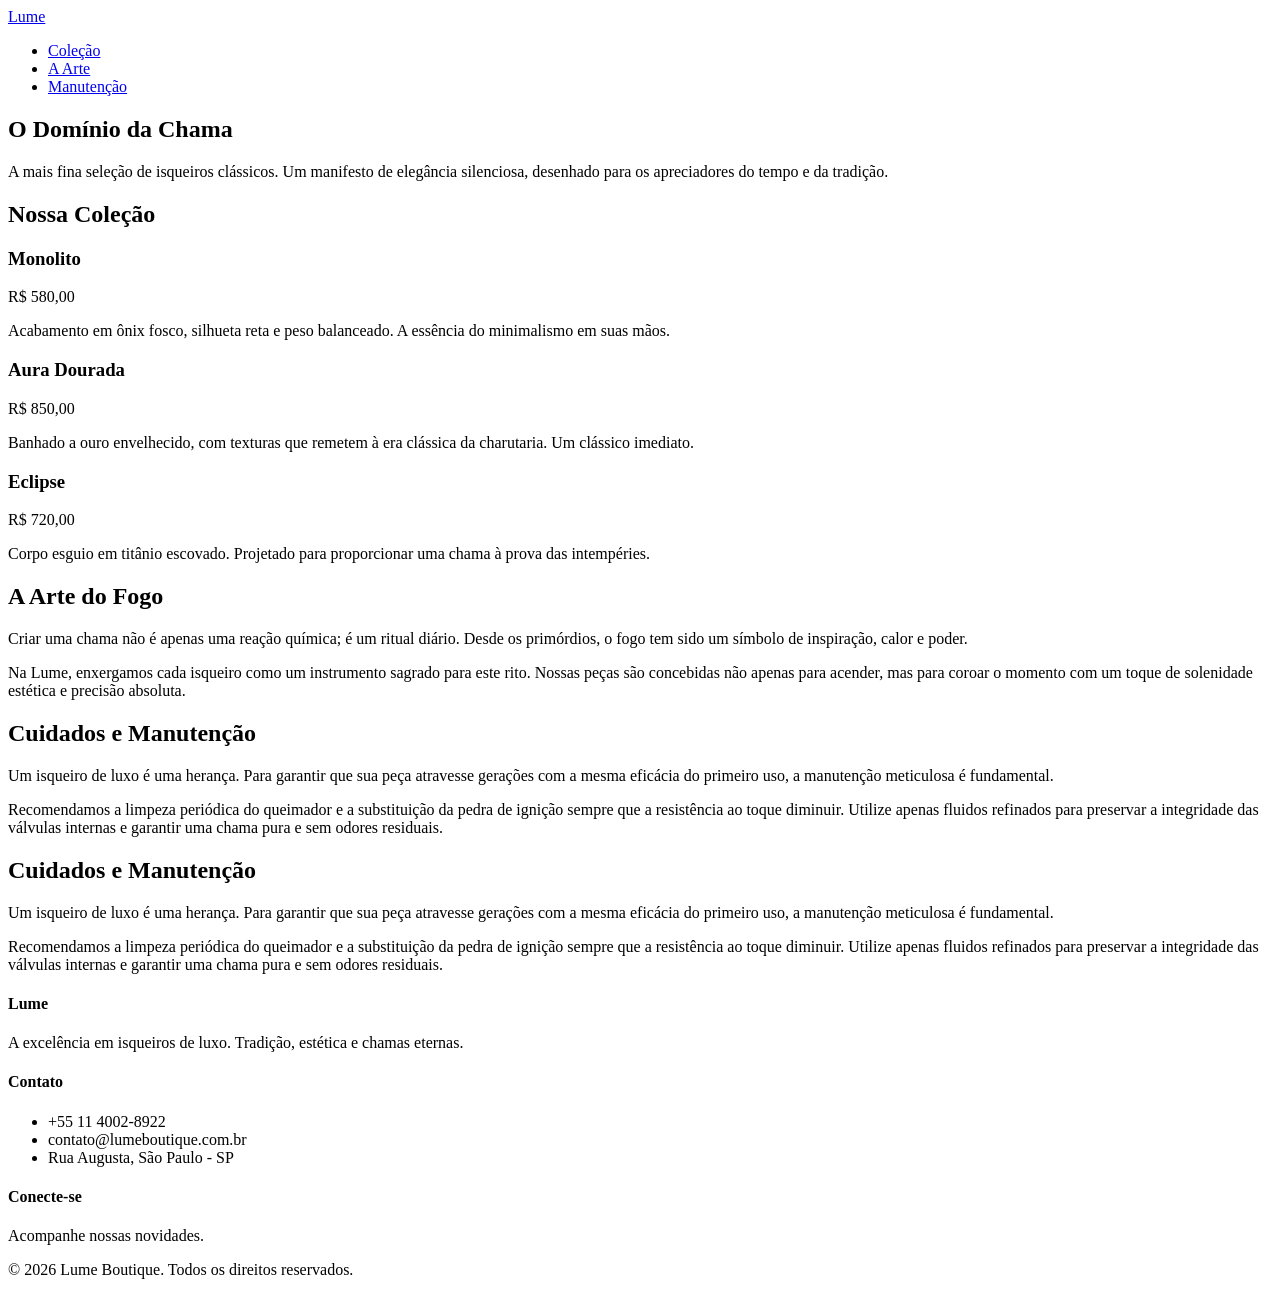
==== Projeto/index.html @ acc6421a "criação do github, arquivos e organização" ====
<!DOCTYPE html>
<html lang="PT-BR">
<head>
    <meta charset="UTF-8">
    <meta name="viewport" content="width=device-width, initial-scale=1.0">
    <title>Document</title>
</head>
<body>
    <header>
        <div class="container header-content">
            <a href="#" class="logo">Lume</a>
            <ul class="nav-links">
                <li><a href="#colecao">Coleção</a></li>
                <li><a href="#arte">A Arte</a></li>
                <li><a href="#manutencao">Manutenção</a></li>
            </ul>
        </div>
    </header>

    <!-- Hero Section -->
    <section class="hero container">
        <h1>O Domínio da <span>Chama</span></h1>
        <p>A mais fina seleção de isqueiros clássicos. Um manifesto de elegância silenciosa, desenhado para os apreciadores do tempo e da tradição.</p>
    </section>

    <!-- Seção Coleção -->
    <section id="colecao" class="section-padding container">
        <h2 class="section-title">Nossa Coleção</h2>
        <div class="products-grid">
            
            <div class="product-card">
                <h3>Monolito</h3>
                <p class="price">R$ 580,00</p>
                <p class="desc">Acabamento em ônix fosco, silhueta reta e peso balanceado. A essência do minimalismo em suas mãos.</p>
            </div>
            
            <div class="product-card">
                <h3>Aura Dourada</h3>
                <p class="price">R$ 850,00</p>
                <p class="desc">Banhado a ouro envelhecido, com texturas que remetem à era clássica da charutaria. Um clássico imediato.</p>
            </div>
            
            <div class="product-card">
                <h3>Eclipse</h3>
                <p class="price">R$ 720,00</p>
                <p class="desc">Corpo esguio em titânio escovado. Projetado para proporcionar uma chama à prova das intempéries.</p>
            </div>

        </div>
    </section>

    <!-- Seção: A Arte do Fogo (Texto à esquerda, Imagem à direita) -->
    <section id="arte" class="section-padding container">
        <div class="content-row">
            <div class="content-text">
                <h2>A Arte do Fogo</h2>
                <p>Criar uma chama não é apenas uma reação química; é um ritual diário. Desde os primórdios, o fogo tem sido um símbolo de inspiração, calor e poder.</p>
                <p>Na Lume, enxergamos cada isqueiro como um instrumento sagrado para este rito. Nossas peças são concebidas não apenas para acender, mas para coroar o momento com um toque de solenidade estética e precisão absoluta.</p>
            </div>
            <div class="content-image">
            </div>
        </div>
    </section>

    <!-- Seção: Cuidados e Manutenção (Imagem à esquerda, Texto à direita) -->
    <section id="manutencao" class="section-padding container">
        <div class="content-row reverse">
            <div class="content-text">
                <h2>Cuidados e Manutenção</h2>
                <p>Um isqueiro de luxo é uma herança. Para garantir que sua peça atravesse gerações com a mesma eficácia do primeiro uso, a manutenção meticulosa é fundamental.</p>
                <p>Recomendamos a limpeza periódica do queimador e a substituição da pedra de ignição sempre que a resistência ao toque diminuir. Utilize apenas fluidos refinados para preservar a integridade das válvulas internas e garantir uma chama pura e sem odores residuais.</p>
            </div>
            <div class="content-image">
            </div>
        </div>
    </section>

    <!-- Seção: Cuidados e Manutenção (Imagem à esquerda, Texto à direita) -->
    <section id="manutencao" class="section-padding container">
        <div class="content-row reverse">
            <div class="content-text">
                <h2>Cuidados e Manutenção</h2>
                <p>Um isqueiro de luxo é uma herança. Para garantir que sua peça atravesse gerações com a mesma eficácia do primeiro uso, a manutenção meticulosa é fundamental.</p>
                <p>Recomendamos a limpeza periódica do queimador e a substituição da pedra de ignição sempre que a resistência ao toque diminuir. Utilize apenas fluidos refinados para preservar a integridade das válvulas internas e garantir uma chama pura e sem odores residuais.</p>
            </div>
            <div class="content-image">
            </div>
        </div>
    </section>

    <!-- Rodapé -->
    <footer>
        <div class="container">
            <div class="footer-grid">
                
                <div class="footer-col">
                    <h4>Lume</h4>
                    <p>A excelência em isqueiros de luxo. Tradição, estética e chamas eternas.</p>
                </div>
                
                <div class="footer-col">
                    <h4>Contato</h4>
                    <ul>
                        <li><i class="fa-solid fa-phone"></i> +55 11 4002-8922</li>
                        <li><i class="fa-solid fa-envelope"></i> contato@lumeboutique.com.br</li>
                        <li><i class="fa-solid fa-location-dot"></i> Rua Augusta, São Paulo - SP</li>
                    </ul>
                </div>
                
                <div class="footer-col">
                    <h4>Conecte-se</h4>
                    <p>Acompanhe nossas novidades.</p>
                    <div class="social-links">
                        <a href="#"><i class="fa-brands fa-instagram"></i></a>
                        <a href="#"><i class="fa-brands fa-pinterest"></i></a>
                        <a href="#"><i class="fa-brands fa-twitter"></i></a>
                    </div>
                </div>

            </div>
            
            <div class="copyright">
                <p>&copy; 2026 Lume Boutique. Todos os direitos reservados.</p>
            </div>
        </div>
    </footer>

</body>
</html>
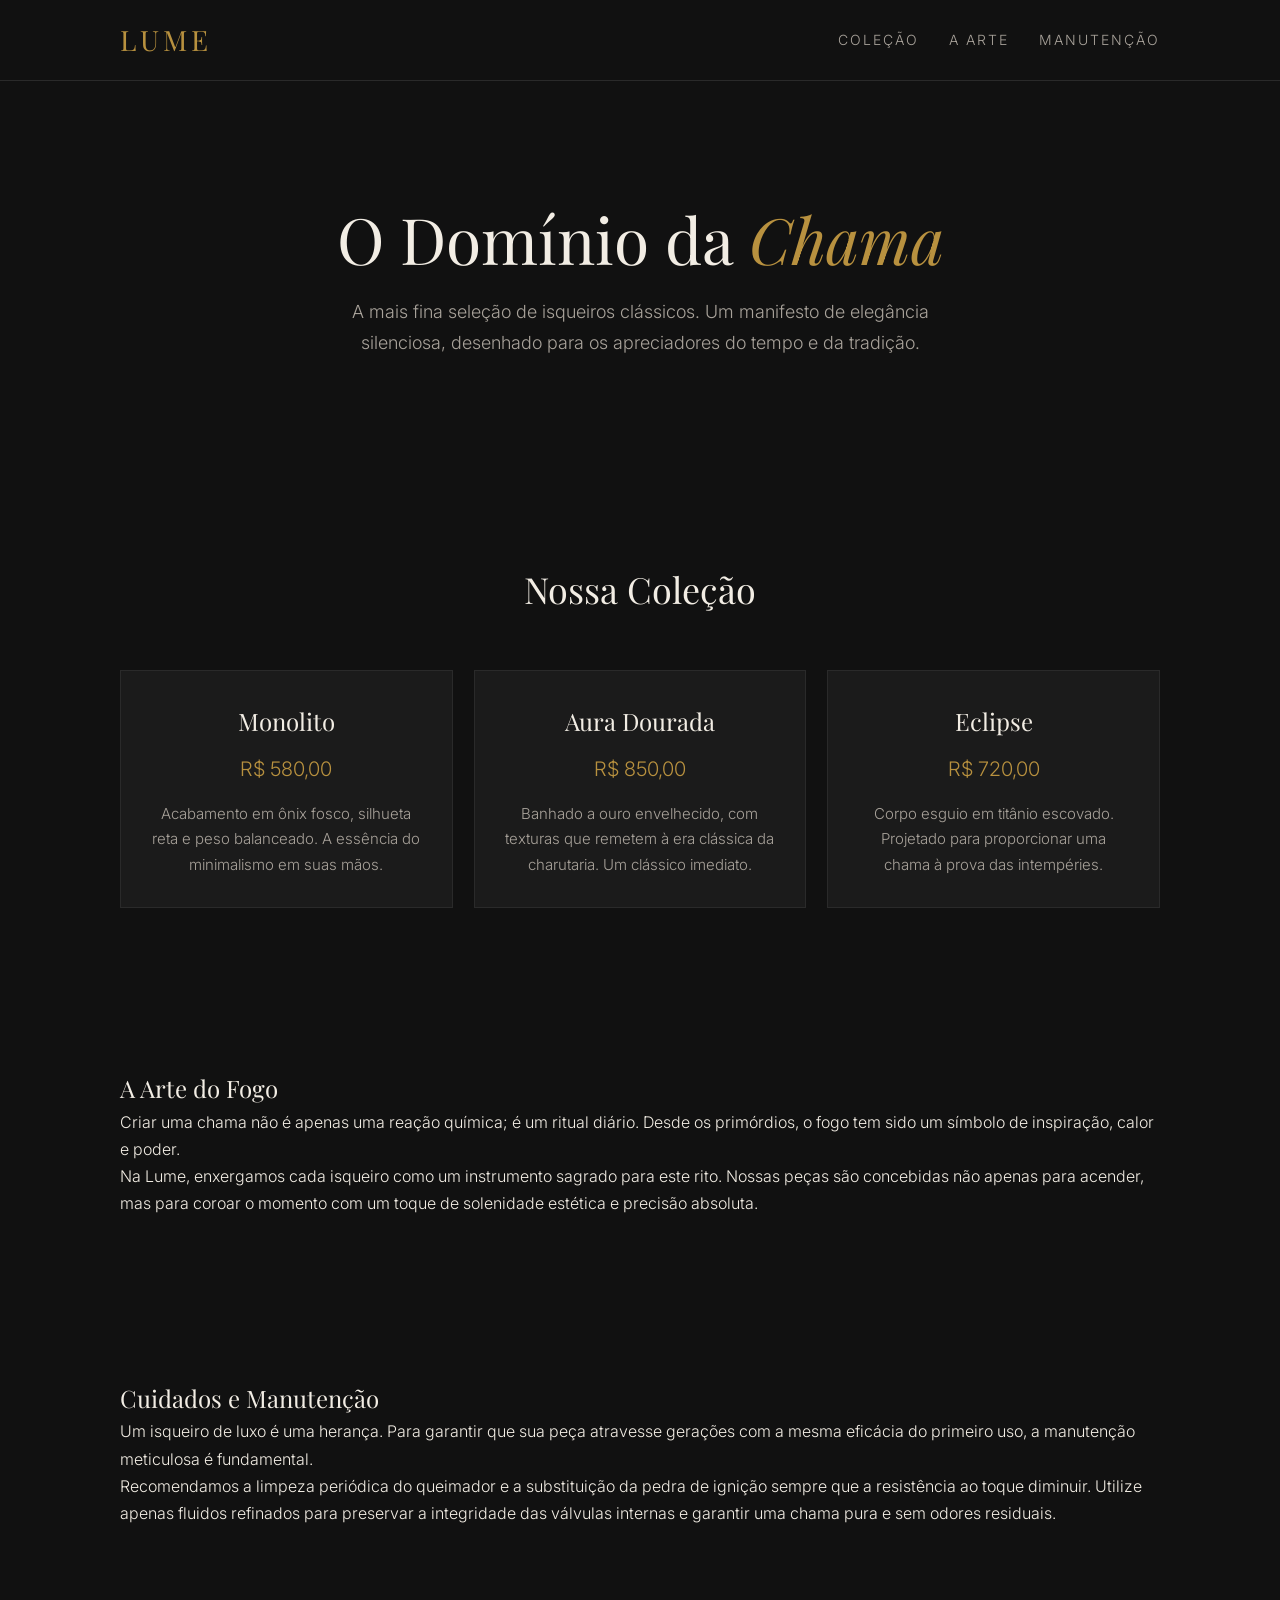
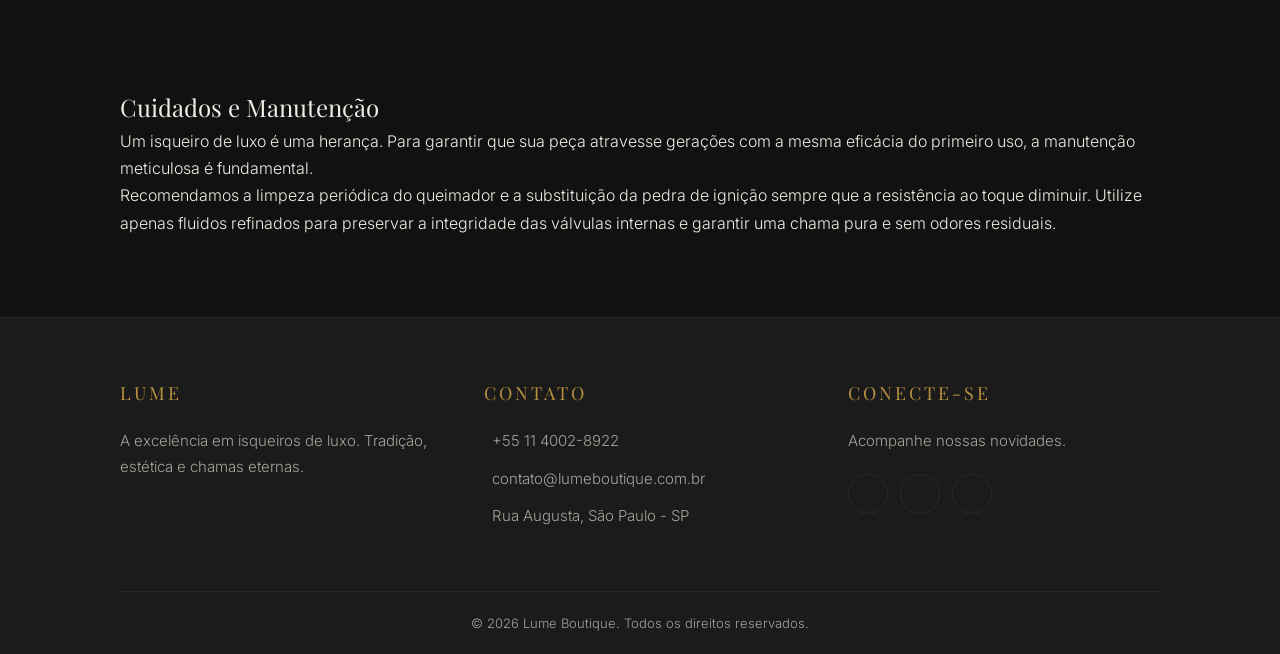
==== commit 7c8b3f7b: "Alterado o link do css" ====
--- a/Projeto/index.html
+++ b/Projeto/index.html
@@ -1,10 +1,18 @@
 <!DOCTYPE html>
-<html lang="PT-BR">
+<html lang="pt-BR">
+
 <head>
     <meta charset="UTF-8">
     <meta name="viewport" content="width=device-width, initial-scale=1.0">
-    <title>Document</title>
+    <title>Lume | Isqueiros de Luxo</title>
+    <link rel="preconnect" href="https://fonts.googleapis.com">
+    <link rel="preconnect" href="https://fonts.gstatic.com" crossorigin>
+    <link
+        href="https://fonts.googleapis.com/css2?family=Playfair+Display:wght@400;600&family=Inter:wght@300;400;500&display=swap"
+        rel="stylesheet">
+    <link rel="stylesheet" href="css/style.css">
 </head>
+
 <body>
     <header>
         <div class="container header-content">
@@ -20,30 +28,34 @@
     <!-- Hero Section -->
     <section class="hero container">
         <h1>O Domínio da <span>Chama</span></h1>
-        <p>A mais fina seleção de isqueiros clássicos. Um manifesto de elegância silenciosa, desenhado para os apreciadores do tempo e da tradição.</p>
+        <p>A mais fina seleção de isqueiros clássicos. Um manifesto de elegância silenciosa, desenhado para os
+            apreciadores do tempo e da tradição.</p>
     </section>
 
     <!-- Seção Coleção -->
     <section id="colecao" class="section-padding container">
         <h2 class="section-title">Nossa Coleção</h2>
         <div class="products-grid">
-            
+
             <div class="product-card">
                 <h3>Monolito</h3>
                 <p class="price">R$ 580,00</p>
-                <p class="desc">Acabamento em ônix fosco, silhueta reta e peso balanceado. A essência do minimalismo em suas mãos.</p>
+                <p class="desc">Acabamento em ônix fosco, silhueta reta e peso balanceado. A essência do minimalismo em
+                    suas mãos.</p>
             </div>
-            
+
             <div class="product-card">
                 <h3>Aura Dourada</h3>
                 <p class="price">R$ 850,00</p>
-                <p class="desc">Banhado a ouro envelhecido, com texturas que remetem à era clássica da charutaria. Um clássico imediato.</p>
+                <p class="desc">Banhado a ouro envelhecido, com texturas que remetem à era clássica da charutaria. Um
+                    clássico imediato.</p>
             </div>
-            
+
             <div class="product-card">
                 <h3>Eclipse</h3>
                 <p class="price">R$ 720,00</p>
-                <p class="desc">Corpo esguio em titânio escovado. Projetado para proporcionar uma chama à prova das intempéries.</p>
+                <p class="desc">Corpo esguio em titânio escovado. Projetado para proporcionar uma chama à prova das
+                    intempéries.</p>
             </div>
 
         </div>
@@ -54,8 +66,11 @@
         <div class="content-row">
             <div class="content-text">
                 <h2>A Arte do Fogo</h2>
-                <p>Criar uma chama não é apenas uma reação química; é um ritual diário. Desde os primórdios, o fogo tem sido um símbolo de inspiração, calor e poder.</p>
-                <p>Na Lume, enxergamos cada isqueiro como um instrumento sagrado para este rito. Nossas peças são concebidas não apenas para acender, mas para coroar o momento com um toque de solenidade estética e precisão absoluta.</p>
+                <p>Criar uma chama não é apenas uma reação química; é um ritual diário. Desde os primórdios, o fogo tem
+                    sido um símbolo de inspiração, calor e poder.</p>
+                <p>Na Lume, enxergamos cada isqueiro como um instrumento sagrado para este rito. Nossas peças são
+                    concebidas não apenas para acender, mas para coroar o momento com um toque de solenidade estética e
+                    precisão absoluta.</p>
             </div>
             <div class="content-image">
             </div>
@@ -67,8 +82,11 @@
         <div class="content-row reverse">
             <div class="content-text">
                 <h2>Cuidados e Manutenção</h2>
-                <p>Um isqueiro de luxo é uma herança. Para garantir que sua peça atravesse gerações com a mesma eficácia do primeiro uso, a manutenção meticulosa é fundamental.</p>
-                <p>Recomendamos a limpeza periódica do queimador e a substituição da pedra de ignição sempre que a resistência ao toque diminuir. Utilize apenas fluidos refinados para preservar a integridade das válvulas internas e garantir uma chama pura e sem odores residuais.</p>
+                <p>Um isqueiro de luxo é uma herança. Para garantir que sua peça atravesse gerações com a mesma eficácia
+                    do primeiro uso, a manutenção meticulosa é fundamental.</p>
+                <p>Recomendamos a limpeza periódica do queimador e a substituição da pedra de ignição sempre que a
+                    resistência ao toque diminuir. Utilize apenas fluidos refinados para preservar a integridade das
+                    válvulas internas e garantir uma chama pura e sem odores residuais.</p>
             </div>
             <div class="content-image">
             </div>
@@ -80,8 +98,11 @@
         <div class="content-row reverse">
             <div class="content-text">
                 <h2>Cuidados e Manutenção</h2>
-                <p>Um isqueiro de luxo é uma herança. Para garantir que sua peça atravesse gerações com a mesma eficácia do primeiro uso, a manutenção meticulosa é fundamental.</p>
-                <p>Recomendamos a limpeza periódica do queimador e a substituição da pedra de ignição sempre que a resistência ao toque diminuir. Utilize apenas fluidos refinados para preservar a integridade das válvulas internas e garantir uma chama pura e sem odores residuais.</p>
+                <p>Um isqueiro de luxo é uma herança. Para garantir que sua peça atravesse gerações com a mesma eficácia
+                    do primeiro uso, a manutenção meticulosa é fundamental.</p>
+                <p>Recomendamos a limpeza periódica do queimador e a substituição da pedra de ignição sempre que a
+                    resistência ao toque diminuir. Utilize apenas fluidos refinados para preservar a integridade das
+                    válvulas internas e garantir uma chama pura e sem odores residuais.</p>
             </div>
             <div class="content-image">
             </div>
@@ -92,12 +113,12 @@
     <footer>
         <div class="container">
             <div class="footer-grid">
-                
+
                 <div class="footer-col">
                     <h4>Lume</h4>
                     <p>A excelência em isqueiros de luxo. Tradição, estética e chamas eternas.</p>
                 </div>
-                
+
                 <div class="footer-col">
                     <h4>Contato</h4>
                     <ul>
@@ -106,7 +127,7 @@
                         <li><i class="fa-solid fa-location-dot"></i> Rua Augusta, São Paulo - SP</li>
                     </ul>
                 </div>
-                
+
                 <div class="footer-col">
                     <h4>Conecte-se</h4>
                     <p>Acompanhe nossas novidades.</p>
@@ -118,7 +139,7 @@
                 </div>
 
             </div>
-            
+
             <div class="copyright">
                 <p>&copy; 2026 Lume Boutique. Todos os direitos reservados.</p>
             </div>
@@ -126,4 +147,5 @@
     </footer>
 
 </body>
+
 </html>
--- a/Projeto/css/style.css
+++ b/Projeto/css/style.css
@@ -0,0 +1,248 @@
+/* ========== STYLE GUIDE ==========
+Cores:
+  Fundo:          #111111
+  Fundo do card:  #1b1b1b
+  Borda:          #2a2a2a
+  Dourado:        #b8913f
+  Texto:          #f2ede4
+  Texto suave:    #a8a29a
+
+Fontes:
+  Títulos: Playfair Display
+  Textos:  Inter
+================================= */
+
+/* ========== BASE ========== */
+* {
+    margin: 0;
+    padding: 0;
+    box-sizing: border-box;
+}
+
+html {
+    scroll-behavior: smooth;
+}
+
+body {
+    background-color: #111111;
+    color: #f2ede4;
+    font-family: 'Inter', sans-serif;
+    font-weight: 300;
+    line-height: 1.7;
+}
+
+h1, h2, h3, h4 {
+    font-family: 'Playfair Display', serif;
+    font-weight: 400;
+}
+
+a {
+    text-decoration: none;
+    color: #f2ede4;
+}
+
+ul {
+    list-style: none;
+}
+
+/* ========== CLASSES REUTILIZÁVEIS ========== */
+.container {
+    width: 100%;
+    max-width: 1100px;
+    margin: 0 auto;
+    padding: 0 30px;
+}
+
+.section-padding {
+    padding-top: 80px;
+    padding-bottom: 80px;
+}
+
+.section-title {
+    font-size: 36px;
+    text-align: center;
+    margin-bottom: 50px;
+}
+
+/* ========== HEADER ========== */
+header {
+    position: sticky;
+    top: 0;
+    z-index: 100;
+    background-color: #111111;
+    border-bottom: 1px solid #2a2a2a;
+}
+
+.header-content {
+    display: flex;
+    justify-content: space-between;
+    align-items: center;
+    padding-top: 16px;
+    padding-bottom: 16px;
+}
+
+.logo {
+    font-family: 'Playfair Display', serif;
+    font-size: 28px;
+    letter-spacing: 4px;
+    text-transform: uppercase;
+    color: #b8913f;
+}
+
+.nav-links {
+    display: flex;
+}
+
+.nav-links li {
+    margin-left: 30px;
+}
+
+.nav-links a {
+    font-size: 14px;
+    letter-spacing: 2px;
+    text-transform: uppercase;
+    color: #a8a29a;
+    transition: color 0.3s;
+}
+
+.nav-links a:hover {
+    color: #b8913f;
+}
+
+/* ========== HERO ========== */
+.hero {
+    display: flex;
+    flex-direction: column;
+    align-items: center;
+    justify-content: center;
+    text-align: center;
+    padding-top: 120px;
+    padding-bottom: 120px;
+}
+
+.hero h1 {
+    font-size: 64px;
+    line-height: 1.2;
+    margin-bottom: 20px;
+}
+
+.hero h1 span {
+    color: #b8913f;
+    font-style: italic;
+}
+
+.hero p {
+    max-width: 600px;
+    color: #a8a29a;
+    font-size: 18px;
+}
+
+/* ========== COLEÇÃO (CARDS) ========== */
+.products-grid {
+    display: flex;
+    justify-content: space-between;
+}
+
+.product-card {
+    width: 32%;
+    background-color: #1b1b1b;
+    border: 1px solid #2a2a2a;
+    padding: 30px;
+    text-align: center;
+    transition: border-color 0.3s;
+}
+
+.product-card:hover {
+    border-color: #b8913f;
+}
+
+.product-card h3 {
+    font-size: 24px;
+    margin-bottom: 10px;
+}
+
+.price {
+    color: #b8913f;
+    font-size: 20px;
+    margin-bottom: 15px;
+}
+
+.desc {
+    color: #a8a29a;
+    font-size: 15px;
+}
+
+/* ========== RODAPÉ ========== */
+footer {
+    background-color: #1b1b1b;
+    border-top: 1px solid #2a2a2a;
+    padding-top: 60px;
+}
+
+.footer-grid {
+    display: flex;
+    justify-content: space-between;
+}
+
+.footer-col {
+    width: 30%;
+}
+
+.footer-col h4 {
+    font-size: 18px;
+    letter-spacing: 3px;
+    text-transform: uppercase;
+    color: #b8913f;
+    margin-bottom: 20px;
+}
+
+.footer-col p {
+    color: #a8a29a;
+    font-size: 15px;
+}
+
+.footer-col li {
+    color: #a8a29a;
+    font-size: 15px;
+    margin-bottom: 12px;
+}
+
+.footer-col li i {
+    color: #b8913f;
+    width: 20px;
+    margin-right: 8px;
+}
+
+/* ícones das redes sociais */
+.social-links {
+    display: flex;
+    margin-top: 20px;
+}
+
+.social-links a {
+    display: flex;
+    align-items: center;
+    justify-content: center;
+    width: 40px;
+    height: 40px;
+    margin-right: 12px;
+    border: 1px solid #2a2a2a;
+    border-radius: 50%;
+    color: #a8a29a;
+    transition: all 0.3s;
+}
+
+.social-links a:hover {
+    border-color: #b8913f;
+    color: #b8913f;
+}
+
+/* direitos autorais */
+.copyright {
+    text-align: center;
+    margin-top: 50px;
+    padding: 20px 0;
+    border-top: 1px solid #2a2a2a;
+    color: #a8a29a;
+    font-size: 13px;
+}
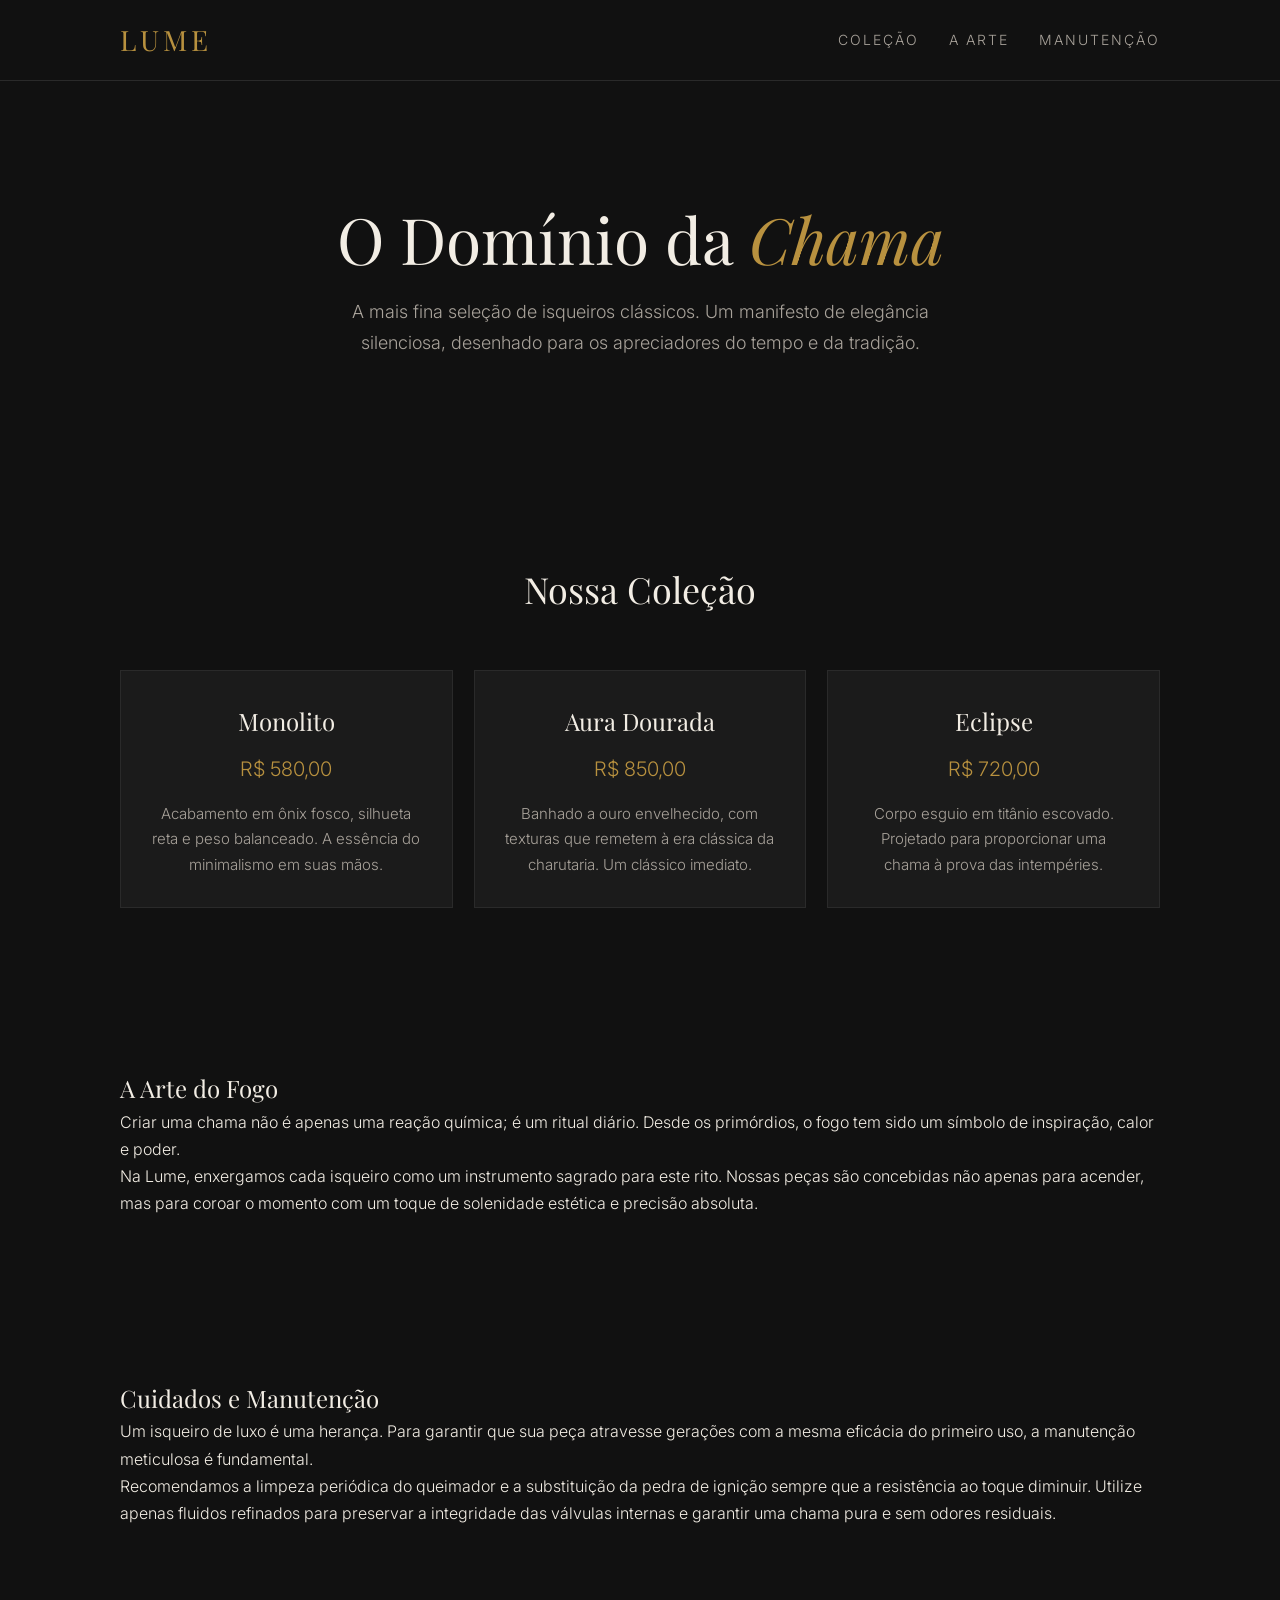
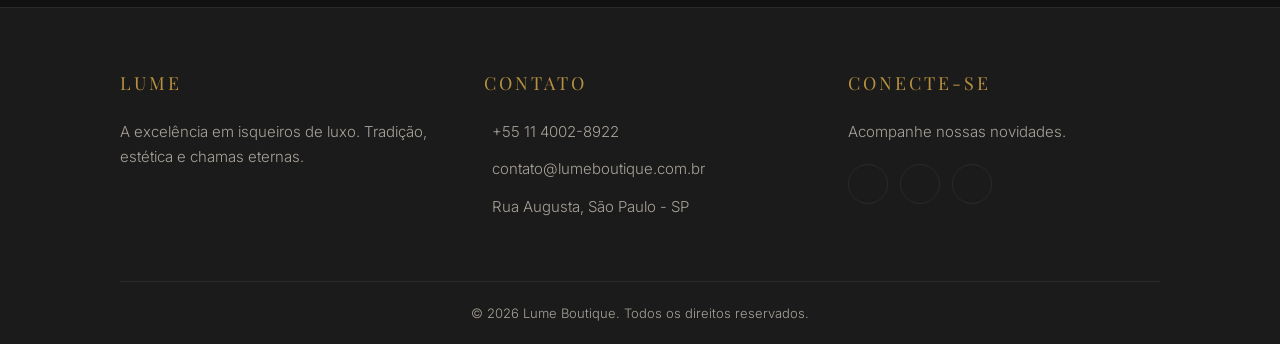
==== commit 587154eb: "fix: remove seção Cuidados e Manutenção duplicada" ====
--- a/Projeto/index.html
+++ b/Projeto/index.html
@@ -93,22 +93,6 @@
         </div>
     </section>
 
-    <!-- Seção: Cuidados e Manutenção (Imagem à esquerda, Texto à direita) -->
-    <section id="manutencao" class="section-padding container">
-        <div class="content-row reverse">
-            <div class="content-text">
-                <h2>Cuidados e Manutenção</h2>
-                <p>Um isqueiro de luxo é uma herança. Para garantir que sua peça atravesse gerações com a mesma eficácia
-                    do primeiro uso, a manutenção meticulosa é fundamental.</p>
-                <p>Recomendamos a limpeza periódica do queimador e a substituição da pedra de ignição sempre que a
-                    resistência ao toque diminuir. Utilize apenas fluidos refinados para preservar a integridade das
-                    válvulas internas e garantir uma chama pura e sem odores residuais.</p>
-            </div>
-            <div class="content-image">
-            </div>
-        </div>
-    </section>
-
     <!-- Rodapé -->
     <footer>
         <div class="container">
--- a/Projeto/css/style.css
+++ b/Projeto/css/style.css
@@ -244,5 +244,5 @@
     padding: 20px 0;
     border-top: 1px solid #2a2a2a;
     color: #a8a29a;
-    font-size: 13px;
+    font-size: 13px; 
 }
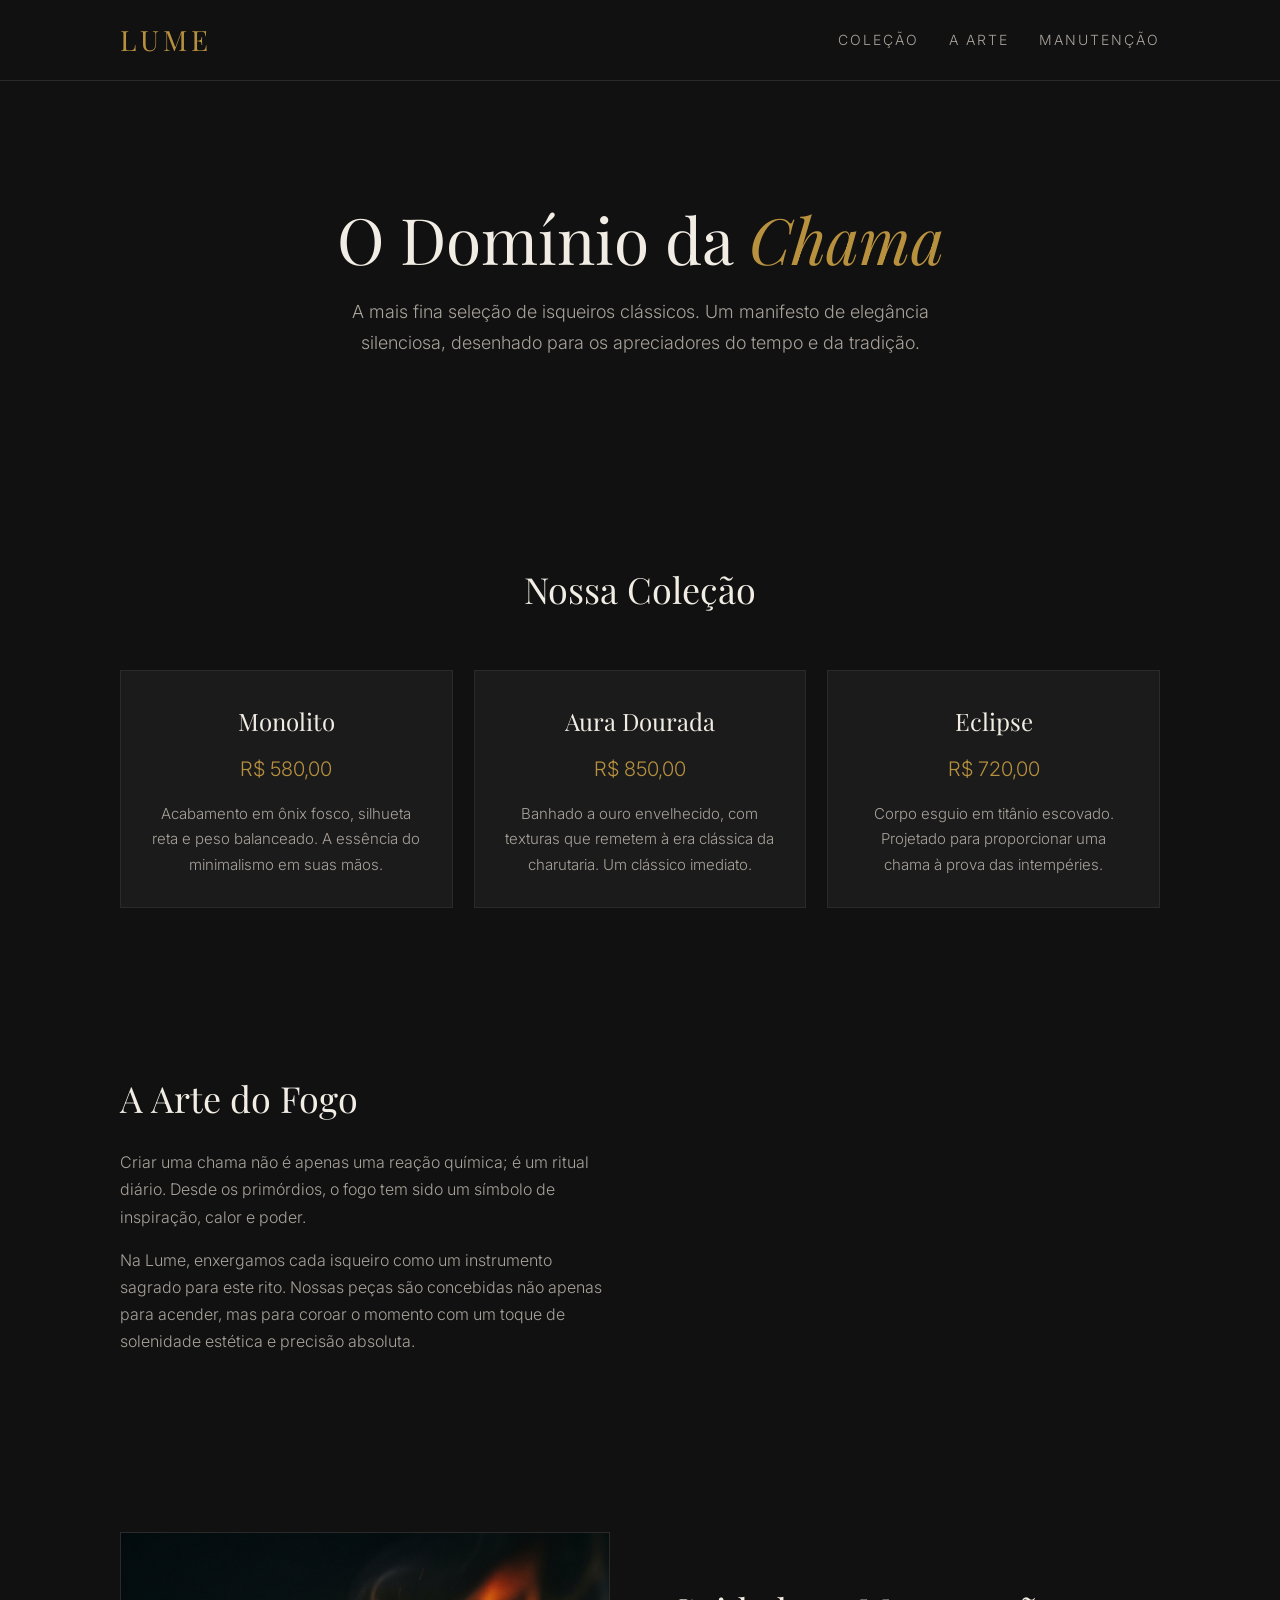
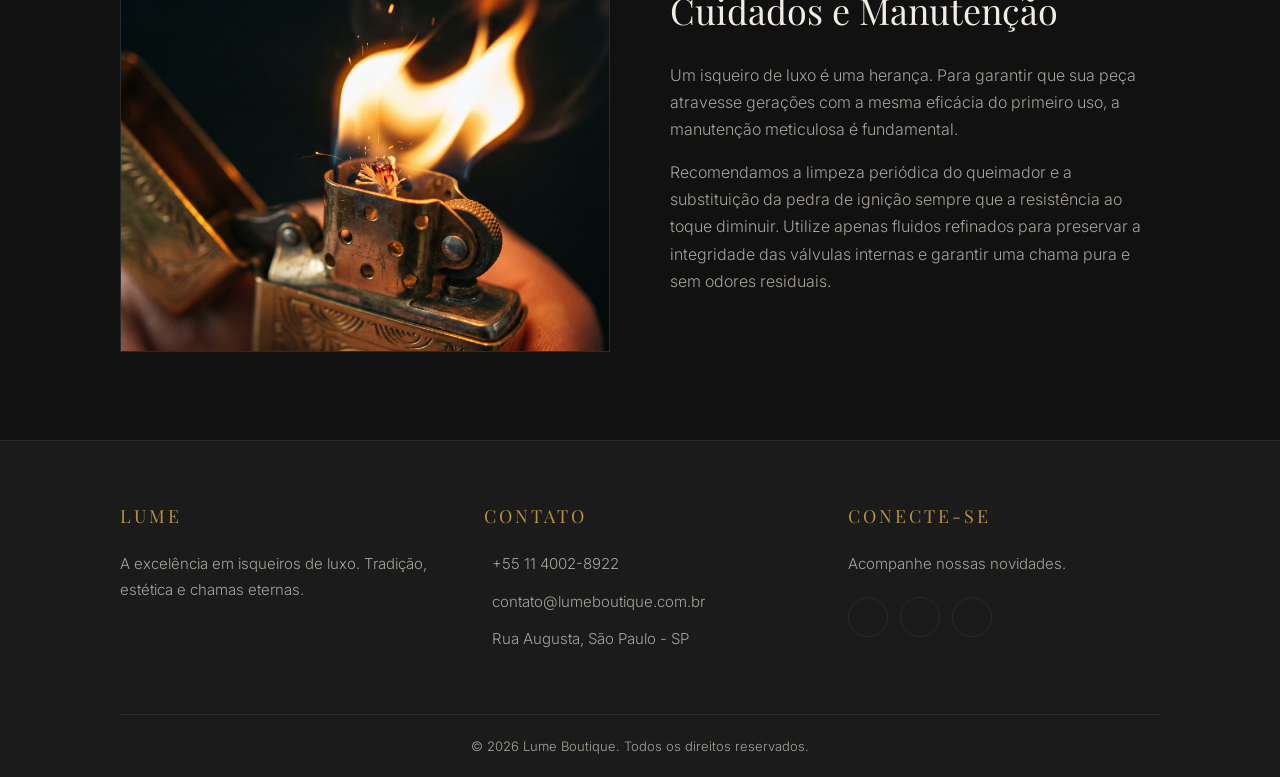
==== commit b2d3e901: "feat: adiciona imagem na seção Cuidados e Manutenção" ====
--- a/Projeto/index.html
+++ b/Projeto/index.html
@@ -89,6 +89,7 @@
                     válvulas internas e garantir uma chama pura e sem odores residuais.</p>
             </div>
             <div class="content-image">
+                <img src="imagens/imagem 2.jfif" alt="Isqueiro de luxo sobre a mesa">
             </div>
         </div>
     </section>
--- a/Projeto/css/style.css
+++ b/Projeto/css/style.css
@@ -172,6 +172,44 @@
     font-size: 15px;
 }
 
+/* ========== SEÇÕES TEXTO + IMAGEM ========== */
+.content-row {
+    display: flex;
+    align-items: center;
+    justify-content: space-between;
+    gap: 60px;
+}
+
+/* inverte a ordem: imagem à esquerda, texto à direita */
+.content-row.reverse {
+    flex-direction: row-reverse;
+}
+
+.content-text {
+    width: 50%;
+}
+
+.content-text h2 {
+    font-size: 36px;
+    margin-bottom: 20px;
+}
+
+.content-text p {
+    color: #a8a29a;
+    margin-bottom: 16px;
+}
+
+.content-image {
+    width: 50%;
+}
+
+.content-image img {
+    width: 100%;
+    height: 420px;
+    object-fit: cover;
+    border: 1px solid #2a2a2a;
+}
+
 /* ========== RODAPÉ ========== */
 footer {
     background-color: #1b1b1b;
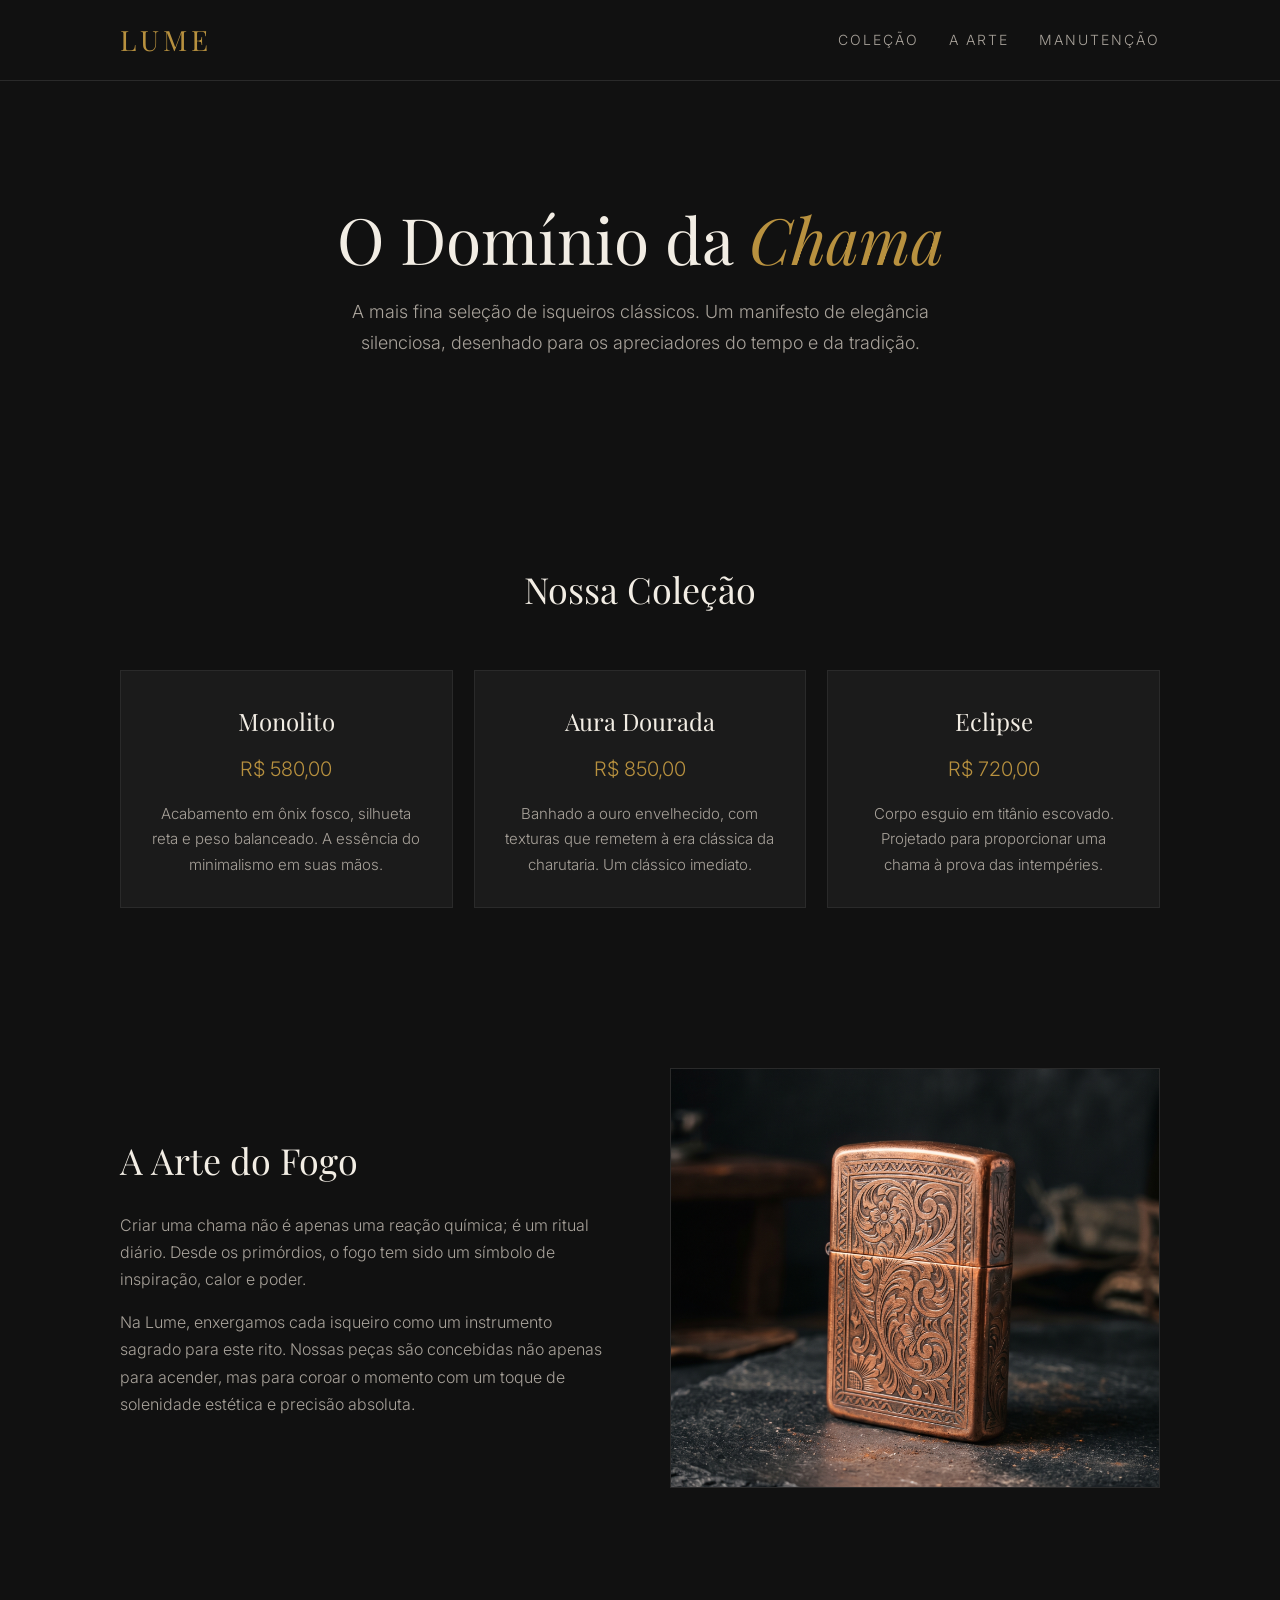
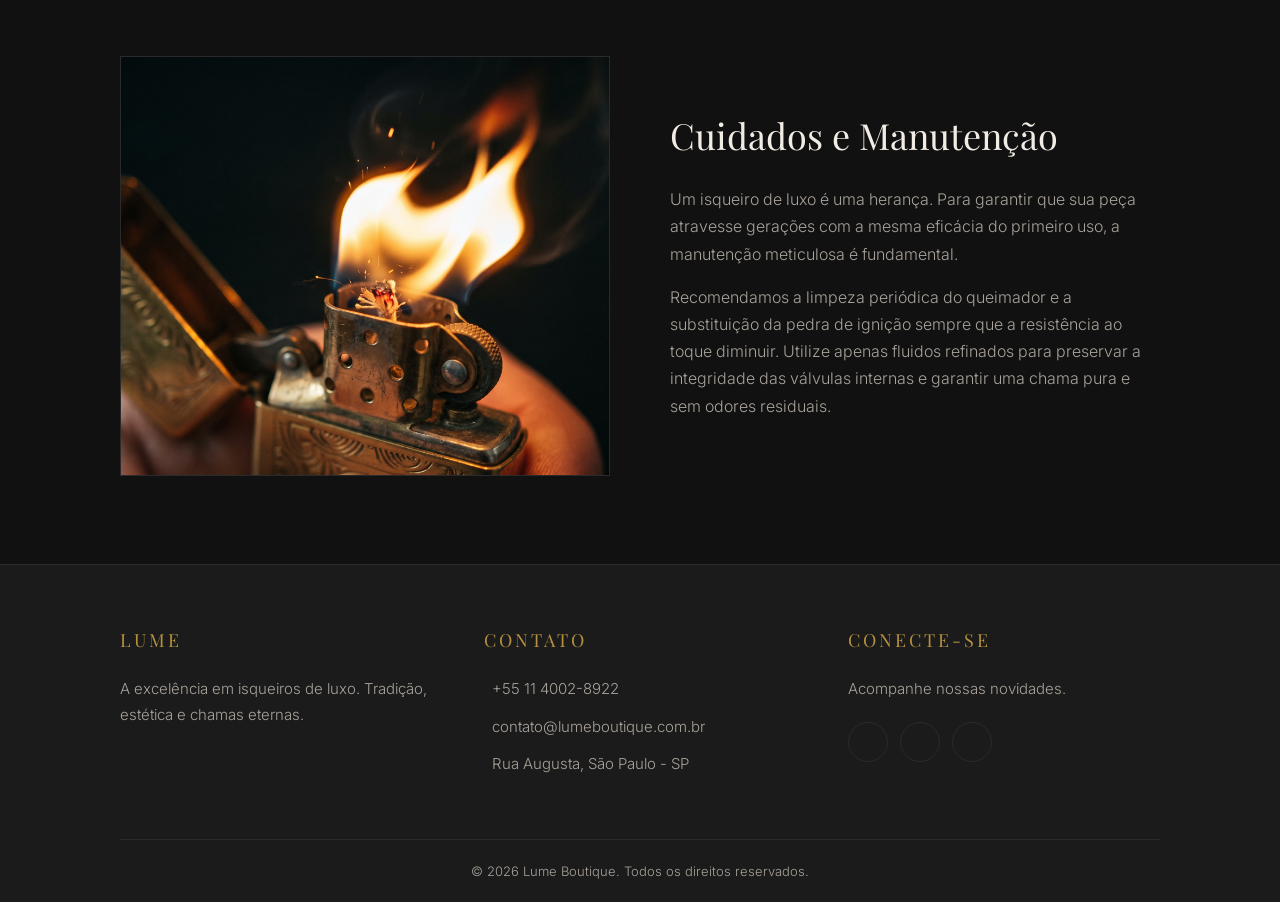
==== commit 1751c322: "feat: adiciona imagem na seção A Arte do Fogo" ====
--- a/Projeto/index.html
+++ b/Projeto/index.html
@@ -73,6 +73,7 @@
                     precisão absoluta.</p>
             </div>
             <div class="content-image">
+                <img src="imagens/imagem 1.jfif" alt="Isqueiro de luxo com a chama acesa">
             </div>
         </div>
     </section>
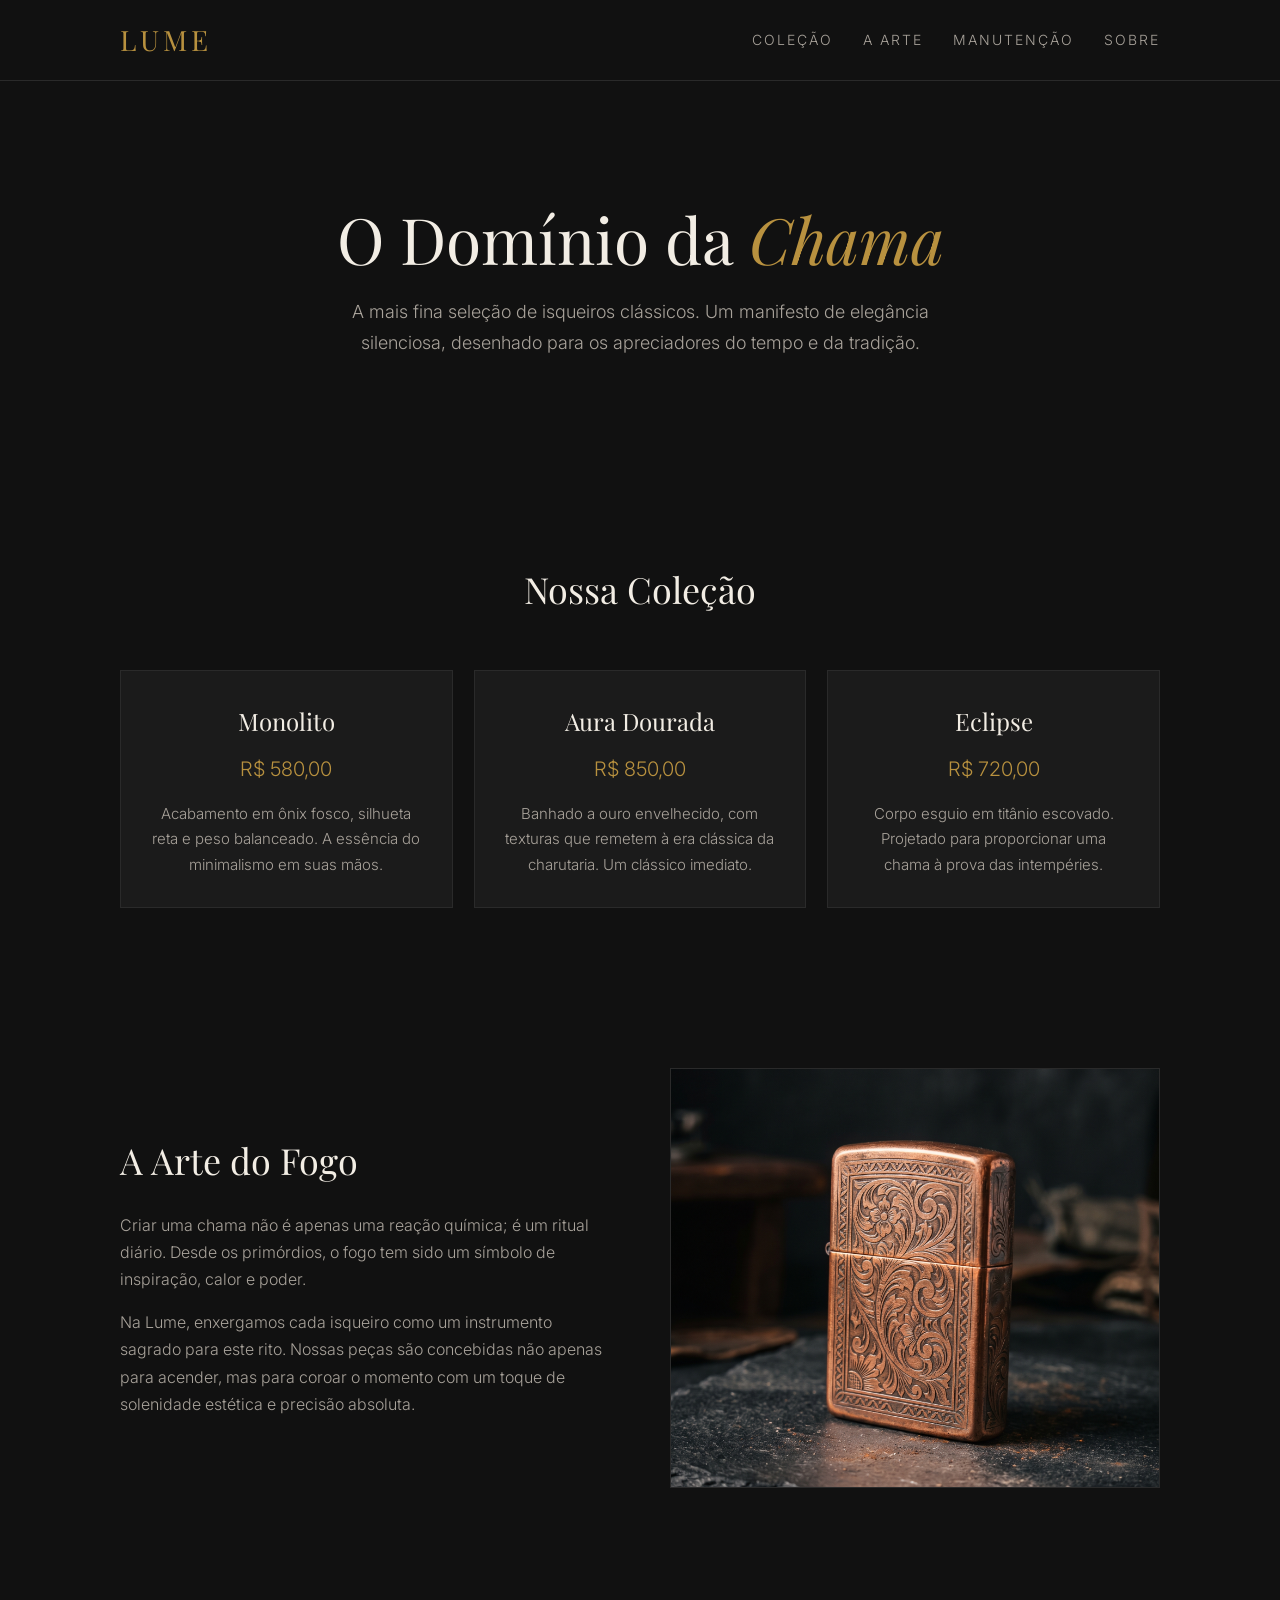
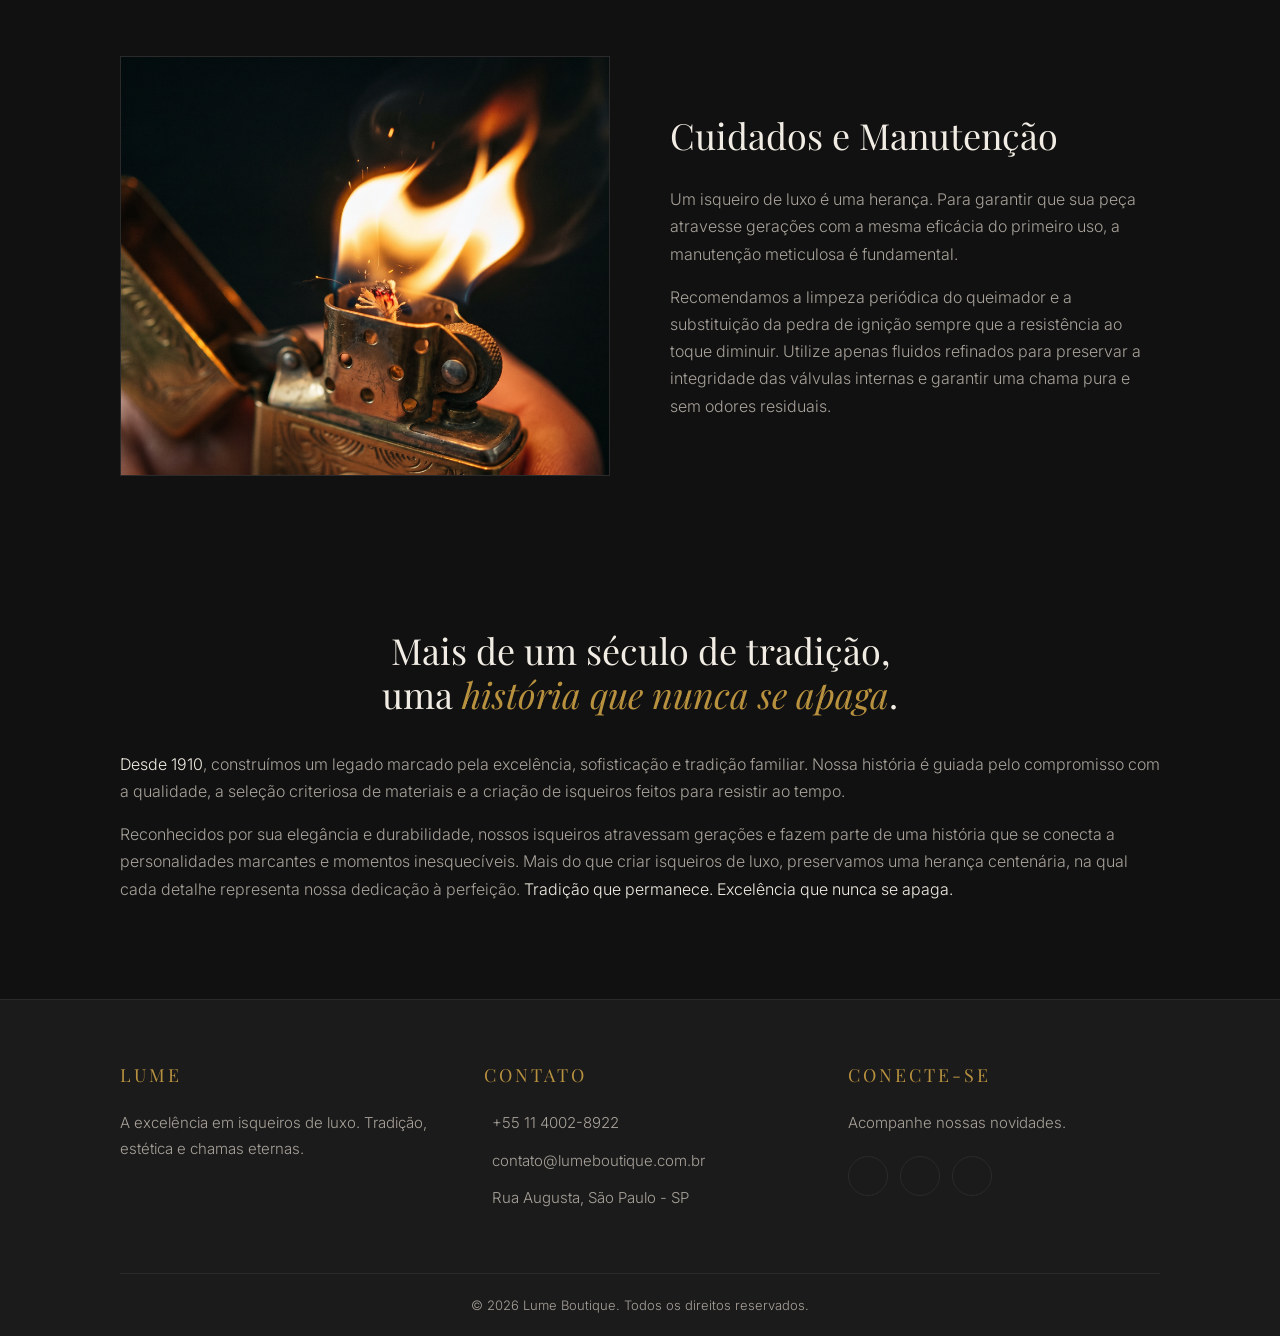
==== commit d0b96682: "update(new_section)Adicionada seção Sobre à página principal (HTML/CSS)" ====
--- a/Projeto/index.html
+++ b/Projeto/index.html
@@ -21,6 +21,7 @@
                 <li><a href="#colecao">Coleção</a></li>
                 <li><a href="#arte">A Arte</a></li>
                 <li><a href="#manutencao">Manutenção</a></li>
+                <li><a href="#sobre">Sobre</a></li>
             </ul>
         </div>
     </header>
@@ -95,6 +96,23 @@
         </div>
     </section>
 
+    <!-- Seção: Sobre Nós -->
+    <section id="sobre" class="section-padding container">
+        <h2>Mais de um século de tradição,<br>uma <span>história que nunca se apaga</span>.</h2>
+        <div class="content-row">
+            <div class="content-text">
+                <p><span>Desde 1910</span>, construímos um legado marcado pela excelência, sofisticação e tradição familiar. 
+                    Nossa história é guiada pelo compromisso com a qualidade, a seleção criteriosa de materiais e 
+                    a criação de isqueiros feitos para resistir ao tempo.</p>
+                <p>Reconhecidos por sua elegância e durabilidade, nossos isqueiros atravessam gerações e fazem 
+                    parte de uma história que se conecta a personalidades marcantes e momentos inesquecíveis.
+                    Mais do que criar isqueiros de luxo, preservamos uma herança centenária, na qual cada detalhe
+                    representa nossa dedicação à perfeição.
+                    <span>Tradição que permanece. Excelência que nunca se apaga.</span></p>
+            </div>
+        </div>
+    </section>
+
     <!-- Rodapé -->
     <footer>
         <div class="container">
@@ -118,9 +136,9 @@
                     <h4>Conecte-se</h4>
                     <p>Acompanhe nossas novidades.</p>
                     <div class="social-links">
-                        <a href="#"><i class="fa-brands fa-instagram"></i></a>
-                        <a href="#"><i class="fa-brands fa-pinterest"></i></a>
-                        <a href="#"><i class="fa-brands fa-twitter"></i></a>
+                        <a href="#"><i class="fa-brands fa-instagram"> </i></a>
+                        <a href="#"><i class="fa-brands fa-pinterest"> </i></a>
+                        <a href="#"><i class="fa-brands fa-twitter"> </i></a>
                     </div>
                 </div>
 
--- a/Projeto/css/style.css
+++ b/Projeto/css/style.css
@@ -1,18 +1,51 @@
-/* ========== STYLE GUIDE ==========
+/* 
+============= STYLE GUIDE =============
 Cores:
-  Fundo:          #111111
-  Fundo do card:  #1b1b1b
-  Borda:          #2a2a2a
-  Dourado:        #b8913f
-  Texto:          #f2ede4
-  Texto suave:    #a8a29a
-
+       USO       |    COR    | VARIÁVEL
+----------------------------------------
+  Fundo:         |  #111111  | c-bg
+  Fundo do card: |  #1b1b1b  | c-bgcard
+  Borda:         |  #2a2a2a  | c-border
+  Dourado:       |  #b8913f  | c-gold
+  Texto:         |  #f2ede4  | c-text
+  Texto suave:   |  #a8a29a  | c-text2
+----------------------------------------
 Fontes:
   Títulos: Playfair Display
   Textos:  Inter
-================================= */
-
-/* ========== BASE ========== */
+======================================== 
+*/
+
+/* ========== VAR COLORS ========== */
+:root {
+  --c-bg: #111111;
+  --c-bgcard: #1b1b1b;
+  --c-border: #2a2a2a;
+  --c-gold: #b8913f;
+  --c-text: #f2ede4;
+  --c-text2: #a8a29a;
+}
+
+/* 
+========================== 
+          BASE 
+========================== 
+*/
+/* Scroll-Bar Custom */
+body::-webkit-scrollbar {
+  width: 12px;             
+}
+
+body::-webkit-scrollbar-track {
+  background: var(--c-bgcard);       
+}
+
+body::-webkit-scrollbar-thumb {
+  background-color: var(--c-gold);   
+  border-radius: 20px;       
+  border: 3px solid var(--c-bgcard);  
+}
+
 * {
     margin: 0;
     padding: 0;
@@ -24,8 +57,8 @@
 }
 
 body {
-    background-color: #111111;
-    color: #f2ede4;
+    background-color: var(--c-bg);
+    color: var(--c-text);
     font-family: 'Inter', sans-serif;
     font-weight: 300;
     line-height: 1.7;
@@ -38,14 +71,18 @@
 
 a {
     text-decoration: none;
-    color: #f2ede4;
+    color: var(--c-text);
 }
 
 ul {
     list-style: none;
 }
 
-/* ========== CLASSES REUTILIZÁVEIS ========== */
+/* 
+=================================== 
+       Classes Reutilizáveis
+=================================== 
+*/
 .container {
     width: 100%;
     max-width: 1100px;
@@ -64,12 +101,16 @@
     margin-bottom: 50px;
 }
 
-/* ========== HEADER ========== */
+/* 
+========================== 
+          HEADER 
+========================== 
+*/
 header {
     position: sticky;
     top: 0;
     z-index: 100;
-    background-color: #111111;
+    background-color: var(--c-bg);
     border-bottom: 1px solid #2a2a2a;
 }
 
@@ -86,7 +127,7 @@
     font-size: 28px;
     letter-spacing: 4px;
     text-transform: uppercase;
-    color: #b8913f;
+    color: var(--c-gold);
 }
 
 .nav-links {
@@ -101,15 +142,19 @@
     font-size: 14px;
     letter-spacing: 2px;
     text-transform: uppercase;
-    color: #a8a29a;
+    color: var(--c-text2);
     transition: color 0.3s;
 }
 
 .nav-links a:hover {
-    color: #b8913f;
-}
-
-/* ========== HERO ========== */
+    color: var(--c-gold);
+}
+
+/* 
+========================== 
+      SECTION - HERO 
+========================== 
+*/
 .hero {
     display: flex;
     flex-direction: column;
@@ -127,17 +172,22 @@
 }
 
 .hero h1 span {
-    color: #b8913f;
+    color: var(--c-gold);
     font-style: italic;
 }
 
 .hero p {
     max-width: 600px;
-    color: #a8a29a;
+    color: var(--c-text2);
     font-size: 18px;
 }
 
-/* ========== COLEÇÃO (CARDS) ========== */
+/* 
+========================== 
+    SECTION - COLEÇÃO 
+========================== 
+*/
+
 .products-grid {
     display: flex;
     justify-content: space-between;
@@ -145,7 +195,7 @@
 
 .product-card {
     width: 32%;
-    background-color: #1b1b1b;
+    background-color: var(--c-bgcard);
     border: 1px solid #2a2a2a;
     padding: 30px;
     text-align: center;
@@ -153,7 +203,7 @@
 }
 
 .product-card:hover {
-    border-color: #b8913f;
+    border-color: var(--c-gold);
 }
 
 .product-card h3 {
@@ -162,17 +212,22 @@
 }
 
 .price {
-    color: #b8913f;
+    color: var(--c-gold);
     font-size: 20px;
     margin-bottom: 15px;
 }
 
 .desc {
-    color: #a8a29a;
+    color: var(--c-text2);
     font-size: 15px;
 }
 
-/* ========== SEÇÕES TEXTO + IMAGEM ========== */
+/* 
+========================== 
+         SECTIONS 
+    A ARTE / MANUTENÇÃO 
+========================== 
+*/
 .content-row {
     display: flex;
     align-items: center;
@@ -195,7 +250,7 @@
 }
 
 .content-text p {
-    color: #a8a29a;
+    color: var(--c-text2);
     margin-bottom: 16px;
 }
 
@@ -210,9 +265,39 @@
     border: 1px solid #2a2a2a;
 }
 
-/* ========== RODAPÉ ========== */
+/* 
+========================== 
+      SECTION - SOBRE
+========================== 
+*/
+#sobre {
+    padding-top: 65px;
+    h2 {
+        font-size: 36px;
+        text-align: center;
+        line-height: 1.2;
+        margin-bottom: 35px;
+        span {
+            color: var(--c-gold);
+            font-style: italic;
+        }
+    }
+}
+
+#sobre .content-text {
+    width: 100%;
+    span {
+        color: var(--c-text);
+    }
+}
+
+/* 
+========================== 
+          RODAPÉ 
+========================== 
+*/
 footer {
-    background-color: #1b1b1b;
+    background-color: var(--c-bgcard);
     border-top: 1px solid #2a2a2a;
     padding-top: 60px;
 }
@@ -230,23 +315,23 @@
     font-size: 18px;
     letter-spacing: 3px;
     text-transform: uppercase;
-    color: #b8913f;
+    color: var(--c-gold);
     margin-bottom: 20px;
 }
 
 .footer-col p {
-    color: #a8a29a;
+    color: var(--c-text2);
     font-size: 15px;
 }
 
 .footer-col li {
-    color: #a8a29a;
+    color: var(--c-text2);
     font-size: 15px;
     margin-bottom: 12px;
 }
 
 .footer-col li i {
-    color: #b8913f;
+    color: var(--c-gold);
     width: 20px;
     margin-right: 8px;
 }
@@ -266,13 +351,13 @@
     margin-right: 12px;
     border: 1px solid #2a2a2a;
     border-radius: 50%;
-    color: #a8a29a;
+    color: var(--c-text2);
     transition: all 0.3s;
 }
 
 .social-links a:hover {
-    border-color: #b8913f;
-    color: #b8913f;
+    border-color: var(--c-gold);
+    color: var(--c-gold);
 }
 
 /* direitos autorais */
@@ -281,6 +366,7 @@
     margin-top: 50px;
     padding: 20px 0;
     border-top: 1px solid #2a2a2a;
-    color: #a8a29a;
+    color: var(--c-text2);
     font-size: 13px; 
-}+}
+
